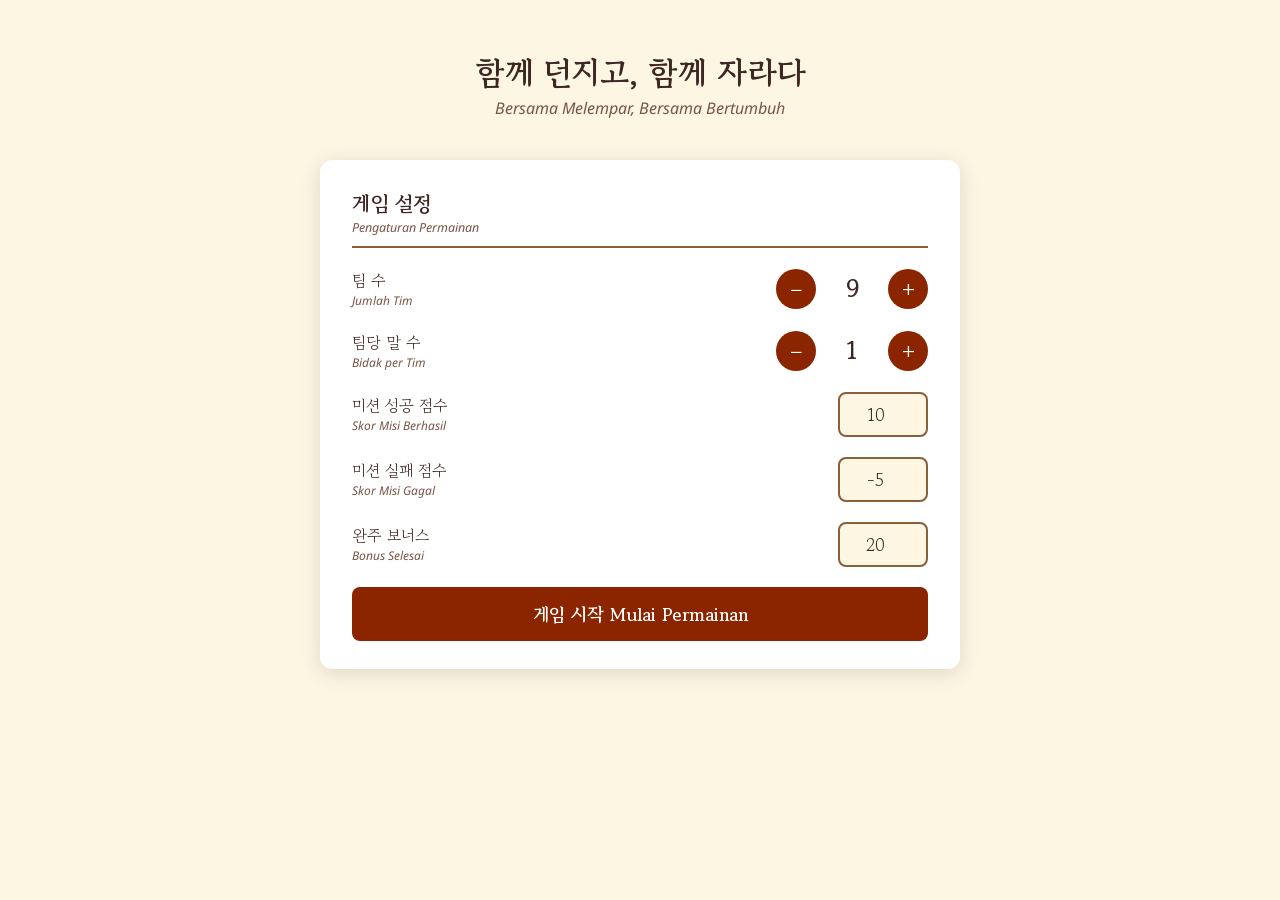
==== index.html @ a74f4cc5 "초기 배포: 2026 한국-인도네시아 윷놀이 웹게임" ====
<!DOCTYPE html>
<html lang="ko">
<head>
  <meta charset="UTF-8" />
  <meta name="viewport" content="width=device-width, initial-scale=1.0" />
  <title>함께 던지고, 함께 자라다 — Bersama Melempar, Bersama Bertumbuh</title>
  <link rel="preconnect" href="https://fonts.googleapis.com" />
  <link rel="preconnect" href="https://fonts.gstatic.com" crossorigin />
  <link href="https://fonts.googleapis.com/css2?family=Gowun+Batang:wght@400;700&family=Noto+Sans:ital,wght@0,400;0,600;1,400&display=swap" rel="stylesheet" />
  <link rel="stylesheet" href="style.css" />
</head>
<body>

  <!-- ===== 설정 화면 (Screen 1) ===== -->
  <div id="screen-setup" class="screen active">
    <div class="setup-container">
      <header class="game-header">
        <h1 class="title-ko">함께 던지고, 함께 자라다</h1>
        <p class="title-id">Bersama Melempar, Bersama Bertumbuh</p>
      </header>

      <div class="setup-card">
        <h2 class="section-title">
          게임 설정
          <span class="sub-id">Pengaturan Permainan</span>
        </h2>

        <!-- 팀 수 -->
        <div class="form-row">
          <label class="form-label">
            팀 수 <span class="lbl-id">Jumlah Tim</span>
          </label>
          <div class="input-group">
            <button class="btn-num" id="btn-teams-minus">−</button>
            <span id="teams-count" class="num-display">9</span>
            <button class="btn-num" id="btn-teams-plus">+</button>
          </div>
        </div>

        <!-- 말 수 -->
        <div class="form-row">
          <label class="form-label">
            팀당 말 수 <span class="lbl-id">Bidak per Tim</span>
          </label>
          <div class="input-group">
            <button class="btn-num" id="btn-pieces-minus">−</button>
            <span id="pieces-count" class="num-display">1</span>
            <button class="btn-num" id="btn-pieces-plus">+</button>
          </div>
        </div>

        <!-- 점수 설정 -->
        <div class="form-row">
          <label class="form-label">
            미션 성공 점수 <span class="lbl-id">Skor Misi Berhasil</span>
          </label>
          <input type="number" id="score-success" class="score-input" value="10" min="0" max="100" />
        </div>
        <div class="form-row">
          <label class="form-label">
            미션 실패 점수 <span class="lbl-id">Skor Misi Gagal</span>
          </label>
          <input type="number" id="score-fail" class="score-input" value="-5" min="-100" max="0" />
        </div>
        <div class="form-row">
          <label class="form-label">
            완주 보너스 <span class="lbl-id">Bonus Selesai</span>
          </label>
          <input type="number" id="score-bonus" class="score-input" value="20" min="0" max="100" />
        </div>

        <button id="btn-start" class="btn-primary btn-large">
          게임 시작
          <span class="btn-sub-id">Mulai Permainan</span>
        </button>
      </div>
    </div>
  </div>

  <!-- ===== 게임 화면 (Screen 2) ===== -->
  <div id="screen-game" class="screen">
    <!-- 헤더 -->
    <header class="game-topbar">
      <div class="topbar-title">
        <span class="title-ko-sm">함께 던지고, 함께 자라다</span>
        <span class="title-id-sm">Bersama Melempar, Bersama Bertumbuh</span>
      </div>
      <button id="btn-settings" class="btn-icon" title="설정 / Pengaturan">⚙</button>
    </header>

    <div class="game-layout">
      <!-- 보드 영역 -->
      <div class="board-area">
        <div id="board-container">
          <svg id="yut-board" viewBox="0 0 640 640" xmlns="http://www.w3.org/2000/svg">
            <!-- JS로 렌더링 -->
          </svg>
        </div>
      </div>

      <!-- 사이드바 -->
      <aside class="sidebar">
        <!-- 점수판 (현재 팀 점수 + 전체 보기 버튼) -->
        <div class="panel scoreboard-panel">
          <div class="scoreboard-header">
            <span class="scoreboard-title">점수판 <span class="lbl-id-inline">Papan Skor</span></span>
          </div>
          <button id="btn-show-scores" class="btn-score-popup">📊 전체 점수 보기 / Semua Skor</button>
          <div id="current-team-score" class="current-team-score"></div>
        </div>

        <!-- 현재 차례 -->
        <div class="panel turn-panel">
          <div class="turn-label">
            현재 차례 <span class="lbl-id">Giliran Sekarang</span>
          </div>
          <div id="current-team-display" class="current-team-name">—</div>
          <div id="phase-hint" class="phase-hint"></div>

          <!-- 던진 결과 대기 목록 -->
          <div class="pending-results-label">
            던진 결과 <span class="lbl-id">Hasil Lemparan</span>
          </div>
          <div id="pending-results" class="pending-results"></div>
        </div>

        <!-- 액션 버튼 -->
        <div class="panel action-panel">
          <button id="btn-throw" class="btn-primary btn-action">
            🎲 윷 던지기
            <span class="btn-sub-id">Lempar Yut</span>
          </button>
          <button id="btn-undo" class="btn-ghost btn-action" style="display:none">
            ← 이전으로
            <span class="btn-sub-id">Kembali</span>
          </button>
          <button id="btn-end-game" class="btn-ghost btn-action btn-end">
            수업 마치기
            <span class="btn-sub-id">Akhiri Pelajaran</span>
          </button>
        </div>
      </aside>
    </div>

    <!-- 윷 결과 입력 다이얼로그 -->
    <div id="throw-overlay" class="overlay hidden">
      <div class="overlay-card throw-card">
        <h2 class="throw-title">
          윷 결과 입력
          <span class="lbl-id">Input Hasil Yut</span>
        </h2>
        <p class="throw-subtitle">실제 윷을 던진 후 나온 결과를 선택하세요.<br><span class="lbl-id">Pilih hasil setelah melempar yut sungguhan.</span></p>
        <div class="yut-result-grid">
          <button class="btn-yut-result" data-move="-1" data-name="백도" data-name-id="Mundur Satu">
            <span class="yut-name">백도</span>
            <span class="yut-name-id">Mundur Satu</span>
            <span class="yut-move">−1칸</span>
          </button>
          <button class="btn-yut-result" data-move="1" data-name="도" data-name-id="Do">
            <span class="yut-name">도</span>
            <span class="yut-name-id">Do</span>
            <span class="yut-move">+1칸</span>
          </button>
          <button class="btn-yut-result" data-move="2" data-name="개" data-name-id="Gae">
            <span class="yut-name">개</span>
            <span class="yut-name-id">Gae</span>
            <span class="yut-move">+2칸</span>
          </button>
          <button class="btn-yut-result" data-move="3" data-name="걸" data-name-id="Geol">
            <span class="yut-name">걸</span>
            <span class="yut-name-id">Geol</span>
            <span class="yut-move">+3칸</span>
          </button>
          <button class="btn-yut-result extra" data-move="4" data-name="윷" data-name-id="Yut">
            <span class="yut-name">윷</span>
            <span class="yut-name-id">Yut</span>
            <span class="yut-move">+4칸</span>
            <span class="yut-extra">한 번 더!</span>
          </button>
          <button class="btn-yut-result extra" data-move="5" data-name="모" data-name-id="Mo">
            <span class="yut-name">모</span>
            <span class="yut-name-id">Mo</span>
            <span class="yut-move">+5칸</span>
            <span class="yut-extra">한 번 더!</span>
          </button>
        </div>
        <button id="btn-close-throw" class="btn-ghost" style="align-self:center; margin-top:4px;">
          취소 / Batal
        </button>
      </div>
    </div>

    <!-- 경로 선택 다이얼로그 -->
    <div id="path-dialog" class="overlay hidden">
      <div class="overlay-card path-card">
        <h2 class="path-title">
          경로를 선택하세요
          <span class="lbl-id">Pilih Jalur</span>
        </h2>
        <p id="path-corner-info" class="path-corner-info"></p>
        <div class="path-buttons">
          <button id="btn-path-diagonal" class="btn-path btn-diagonal">
            ↗ 대각선으로
            <span class="btn-sub-id">Jalur Diagonal</span>
          </button>
          <button id="btn-path-outer" class="btn-path btn-outer">
            → 외곽으로
            <span class="btn-sub-id">Jalur Luar</span>
          </button>
        </div>
      </div>
    </div>

    <!-- 업기 확인 다이얼로그 -->
    <div id="stack-dialog" class="overlay hidden">
      <div class="overlay-card">
        <h2>같은 팀 말이 있습니다 <span class="lbl-id">Ada bidak satu tim!</span></h2>
        <p class="dialog-desc">같은 칸에 도착했습니다. 업으시겠습니까?<br><span class="lbl-id">Apakah ingin menumpuk bidak?</span></p>
        <div class="dialog-buttons">
          <button id="btn-stack-yes" class="btn-primary">
            업기 <span class="btn-sub-id">Tumpuk</span>
          </button>
          <button id="btn-stack-no" class="btn-secondary">
            따로 이동 <span class="btn-sub-id">Pisah</span>
          </button>
        </div>
      </div>
    </div>
  </div>

  <!-- ===== 전체 점수 팝업 ===== -->
  <div id="scores-overlay" class="overlay hidden">
    <div class="overlay-card scores-card">
      <h2 class="scores-title">전체 점수 <span class="lbl-id">Semua Skor</span></h2>
      <div id="scores-full-list" class="scores-full-list"></div>
      <button id="btn-close-scores" class="btn-ghost" style="align-self:center; margin-top:8px;">
        닫기 / Tutup
      </button>
    </div>
  </div>

  <!-- ===== 미션 팝업 ===== -->
  <div id="mission-overlay" class="overlay hidden">
    <div class="overlay-card mission-card">
      <div id="mission-sel-tag" class="mission-sel-tag"></div>
      <h2 id="mission-title-ko" class="mission-title-ko"></h2>
      <p id="mission-title-id" class="mission-title-id"></p>
      <div class="mission-content-box">
        <p id="mission-content-ko" class="mission-content-ko"></p>
        <p id="mission-content-id" class="mission-content-id"></p>
      </div>
      <div class="mission-timer-wrap">
        <div id="mission-timer-bar" class="mission-timer-bar"></div>
        <span id="mission-timer-text" class="mission-timer-text">60</span>
      </div>
      <div class="mission-buttons">
        <button id="btn-mission-success" class="btn-success btn-mission">
          ✅ 미션 성공
          <span class="btn-sub-id">Berhasil</span>
        </button>
        <button id="btn-mission-fail" class="btn-fail btn-mission">
          ❌ 미션 실패
          <span class="btn-sub-id">Gagal</span>
        </button>
        <button id="btn-mission-skip" class="btn-skip btn-mission">
          건너뛰기
          <span class="btn-sub-id">Lewati</span>
        </button>
      </div>
    </div>
  </div>

  <!-- ===== 점수 변동 알림 ===== -->
  <div id="score-toast" class="score-toast hidden"></div>

  <!-- ===== 결과 화면 (Screen 3) ===== -->
  <div id="screen-result" class="screen">
    <div class="result-container">
      <header class="result-header">
        <h1 class="title-ko">게임 종료!</h1>
        <p class="title-id">Permainan Selesai!</p>
      </header>
      <div id="result-list" class="result-list"></div>
      <div class="result-message">
        <p class="result-msg-ko">완주한 팀도, 못 한 팀도 — 오늘 우리 모두가 함께 자랐습니다! 🌱</p>
        <p class="result-msg-id">Tim yang selesai maupun belum — hari ini kita semua bertumbuh bersama! 🌱</p>
      </div>
      <button id="btn-restart" class="btn-primary btn-large">
        다시 시작
        <span class="btn-sub-id">Mulai Lagi</span>
      </button>
    </div>
  </div>

  <script src="game.js"></script>
</body>
</html>
---- style.css ----
/* ===== 기본 리셋 & 변수 ===== */
*, *::before, *::after { box-sizing: border-box; margin: 0; padding: 0; }

:root {
  --bg:         #FDF6E3;
  --board-bg:   #F5E6C8;
  --board-line: #8B5E3C;
  --cell-border:#8B5E3C;
  --corner-bg:  #FFF3CD;
  --center-bg:  #FFD700;
  --start-bg:   #E8F5E9;
  --mission-bg: #FFE4E1;
  --lucky-bg:   #FFFDE7;
  --btn-main:   #8B2500;
  --btn-hover:  #A33000;
  --btn-success:#2E7D32;
  --btn-fail:   #C62828;
  --text:       #3E2723;
  --text-sub:   #6D4C41;
  --text-id:    #795548;
  --white:      #FFFFFF;
  --shadow:     rgba(62,39,35,0.15);
  --radius:     12px;
  --radius-sm:  8px;
}

html, body {
  height: 100%;
  background: var(--bg);
  color: var(--text);
  font-family: 'Gowun Batang', Georgia, serif;
  font-size: 16px;
  line-height: 1.5;
}

/* ===== 전역 숨김 ===== */
.hidden { display: none !important; }

/* ===== 화면 전환 ===== */
.screen { display: none; min-height: 100vh; }
.screen.active { display: flex; flex-direction: column; }

/* 게임 화면은 뷰포트에 꽉 차게 고정 */
#screen-game { min-height: 0; height: 100vh; overflow: hidden; }

/* ===== 공통 텍스트 ===== */
.title-ko    { font-size: 2rem; font-weight: 700; color: var(--text); }
.title-id    { font-size: 1rem; font-style: italic; color: var(--text-id); font-family: 'Noto Sans', sans-serif; }
.title-ko-sm { font-size: 1.1rem; font-weight: 700; color: var(--text); }
.title-id-sm { font-size: 0.75rem; font-style: italic; color: var(--text-id); font-family: 'Noto Sans', sans-serif; }
.lbl-id      { font-size: 0.75em; font-style: italic; color: var(--text-id); font-family: 'Noto Sans', sans-serif; display: block; }
.sub-id      { font-size: 0.6em; font-style: italic; color: var(--text-id); font-family: 'Noto Sans', sans-serif; display: block; font-weight: 400; }

/* ===== 버튼 공통 ===== */
button { cursor: pointer; border: none; border-radius: var(--radius-sm); font-family: 'Gowun Batang', serif; transition: background 0.15s, transform 0.1s; }
button:active { transform: scale(0.97); }

.btn-primary  { background: var(--btn-main); color: var(--white); padding: 10px 20px; font-size: 1rem; font-weight: 700; }
.btn-primary:hover { background: var(--btn-hover); }
.btn-secondary{ background: var(--white); color: var(--btn-main); border: 2px solid var(--btn-main); padding: 8px 18px; font-size: 1rem; }
.btn-secondary:hover { background: #FDF0E8; }
.btn-outline  { background: transparent; color: var(--text-sub); border: 2px solid var(--text-sub); padding: 8px 18px; font-size: 0.95rem; }
.btn-outline:hover { background: rgba(0,0,0,0.05); }
.btn-ghost    { background: transparent; color: var(--text-sub); padding: 8px 18px; font-size: 0.9rem; }
.btn-ghost:hover { background: rgba(0,0,0,0.06); }
.btn-large    { padding: 14px 28px; font-size: 1.15rem; min-height: 52px; }
.btn-success  { background: var(--btn-success); color: var(--white); }
.btn-success:hover { background: #1B5E20; }
.btn-fail     { background: var(--btn-fail); color: var(--white); }
.btn-fail:hover { background: #B71C1C; }
.btn-skip     { background: #757575; color: var(--white); }
.btn-skip:hover { background: #616161; }
button:disabled { opacity: 0.4; cursor: not-allowed; transform: none; }

/* ===== 숫자 증감 버튼 ===== */
.btn-num {
  width: 40px; height: 40px; background: var(--btn-main); color: var(--white);
  font-size: 1.4rem; border-radius: 50%; display: flex; align-items: center; justify-content: center;
}
.btn-num:hover { background: var(--btn-hover); }
.num-display {
  font-size: 1.5rem; font-weight: 700; min-width: 48px; text-align: center; color: var(--text);
}
.input-group { display: flex; align-items: center; gap: 12px; }

/* ===== 설정 화면 ===== */
.setup-container {
  max-width: 680px; margin: 0 auto; padding: 32px 20px 60px;
  display: flex; flex-direction: column; gap: 24px; width: 100%;
}
.game-header { text-align: center; padding: 16px 0; }
.setup-card {
  background: var(--white); border-radius: var(--radius); padding: 28px 32px;
  box-shadow: 0 4px 20px var(--shadow); display: flex; flex-direction: column; gap: 20px;
}
.section-title { font-size: 1.3rem; font-weight: 700; color: var(--text); border-bottom: 2px solid var(--board-line); padding-bottom: 8px; }
.section-subtitle { font-size: 1rem; font-weight: 700; color: var(--text-sub); }
.form-row {
  display: flex; align-items: center; justify-content: space-between; gap: 16px; flex-wrap: wrap;
}
.form-label { font-size: 1rem; color: var(--text); flex: 1; min-width: 160px; }
.score-input {
  width: 90px; padding: 8px 12px; border: 2px solid var(--board-line); border-radius: var(--radius-sm);
  font-size: 1.1rem; font-family: 'Gowun Batang', serif; color: var(--text); background: var(--bg);
  text-align: center;
}
.score-input:focus { outline: none; border-color: var(--btn-main); }

.teams-name-section { display: flex; flex-direction: column; gap: 12px; }
.teams-name-grid { display: grid; grid-template-columns: repeat(auto-fill, minmax(140px, 1fr)); gap: 10px; }
.team-name-input {
  padding: 8px 10px; border: 2px solid var(--board-line); border-radius: var(--radius-sm);
  font-family: 'Gowun Batang', serif; font-size: 0.95rem; color: var(--text); background: var(--bg);
  width: 100%;
}
.team-name-input:focus { outline: none; border-color: var(--btn-main); }

/* ===== 게임 화면 레이아웃 ===== */
#screen-game { flex-direction: column; }
.game-topbar {
  display: flex; align-items: center; justify-content: space-between;
  padding: 10px 20px; background: var(--board-line); color: var(--white);
  box-shadow: 0 2px 8px var(--shadow); flex-shrink: 0;
}
.topbar-title { display: flex; flex-direction: column; }
.topbar-title .title-id-sm { color: rgba(255,255,255,0.7); }
.btn-icon { background: transparent; color: var(--white); font-size: 1.4rem; padding: 6px 10px; border-radius: 6px; }
.btn-icon:hover { background: rgba(255,255,255,0.15); }

.game-layout {
  display: flex; flex: 1; overflow: hidden; min-height: 0;
}

/* 보드 영역 */
.board-area {
  flex: 1; display: flex; align-items: center; justify-content: center;
  padding: 16px; background: var(--bg); overflow: hidden;
}
#board-container {
  width: min(100%, calc(100vh - 120px));
  aspect-ratio: 1;
  background: var(--board-bg);
  border-radius: var(--radius);
  box-shadow: 0 4px 24px var(--shadow);
  overflow: hidden;
}
#yut-board { width: 100%; height: 100%; display: block; }

/* 사이드바 */
.sidebar {
  width: 300px; flex-shrink: 0; display: flex; flex-direction: column; gap: 12px;
  padding: 12px 14px; background: #FBF0D8; border-left: 2px solid var(--board-line);
  overflow: hidden;
}
/* 액션 패널은 항상 하단에 고정 */
.action-panel { flex-shrink: 0; }
.panel {
  background: var(--white); border-radius: var(--radius-sm); padding: 12px 14px;
  box-shadow: 0 2px 8px var(--shadow);
}
.panel-title { font-size: 0.95rem; font-weight: 700; color: var(--text); margin-bottom: 8px; border-bottom: 1px solid #EEE; padding-bottom: 6px; flex-shrink: 0; line-height: 1.6; }

/* 점수판 */
.scoreboard-panel { flex-shrink: 0; display: flex; flex-direction: column; }
.scoreboard-header {
  margin-bottom: 6px; border-bottom: 1px solid #EEE; padding-bottom: 6px;
  font-size: 0.95rem; font-weight: 700; color: var(--text); line-height: 1.6;
}
.scoreboard-header .lbl-id-inline { font-size: 0.75rem; font-weight: 400; color: var(--text-light); }
.btn-score-popup {
  width: 100%; font-size: 0.72rem; font-weight: 600; padding: 5px 8px; border-radius: 6px;
  background: #F5F5F5; color: var(--text); border: 1px solid #DDD; cursor: pointer;
  margin-bottom: 8px; text-align: center;
}
.btn-score-popup:hover { background: #EEE; }

/* 현재 팀 점수 (사이드바) */
.current-team-score {
  display: flex; align-items: center; gap: 10px; padding: 6px 4px;
}
.current-team-score .score-dot { width: 18px; height: 18px; border-radius: 50%; flex-shrink: 0; }
.current-team-score .score-name { font-size: 0.9rem; font-weight: 700; color: var(--text); flex: 1; }
.current-team-score .score-value { font-size: 1.1rem; font-weight: 800; color: var(--primary); }

/* 전체 점수 팝업 */
.scores-card { max-width: 420px; width: 90%; max-height: 80vh; overflow-y: auto; }
.scores-title { font-size: 1.1rem; font-weight: 700; color: var(--text); margin-bottom: 12px; }
.scores-title .lbl-id { font-size: 0.8rem; font-weight: 400; color: var(--text-light); margin-left: 6px; }
.scores-full-list { display: flex; flex-direction: column; gap: 6px; }
.score-item {
  display: flex; align-items: center; gap: 8px; padding: 8px 10px;
  border-radius: 8px; transition: background 0.2s;
}
.score-item.current-turn { background: #FFF3CD; border: 2px solid #FFB300; }
.score-dot { width: 16px; height: 16px; border-radius: 50%; flex-shrink: 0; }
.score-name { flex: 1; font-size: 0.9rem; font-weight: 700; color: var(--text); }
.score-value { font-size: 1rem; font-weight: 700; color: var(--btn-main); }
.score-pieces { font-size: 0.75rem; color: var(--text-sub); }

/* 현재 차례 패널 */
.turn-panel { display: flex; flex-direction: column; gap: 6px; }
.turn-label { font-size: 0.8rem; color: var(--text-sub); }
.current-team-name { font-size: 1.2rem; font-weight: 700; color: var(--text); }
.phase-hint {
  font-size: 0.75rem; padding: 4px 8px; border-radius: 6px;
  background: #E8F5E9; color: #2E7D32; font-weight: 600;
  display: none;
}
.phase-hint.visible { display: block; }
.phase-hint.throw { background: #E3F2FD; color: #1565C0; }
.phase-hint.move  { background: #E8F5E9; color: #2E7D32; }
.phase-hint.capture { background: #FFF3E0; color: #E65100; }
.pending-results-label { font-size: 0.8rem; color: var(--text-sub); margin-top: 4px; }
.pending-results { display: flex; flex-wrap: wrap; gap: 6px; min-height: 32px; }
.pending-chip {
  padding: 4px 10px; background: var(--corner-bg); border: 1.5px solid var(--board-line);
  border-radius: 20px; font-size: 0.85rem; font-weight: 700; color: var(--text);
  cursor: pointer; transition: background 0.15s;
}
.pending-chip:hover { background: #FFD54F; }
.pending-chip.selected { background: var(--btn-main); color: var(--white); }

/* 액션 버튼 */
.action-panel { display: flex; flex-direction: column; gap: 8px; }
.btn-action { width: 100%; min-height: 48px; font-size: 0.95rem; border-radius: var(--radius-sm); text-align: center; }
.btn-end { margin-top: 4px; font-size: 0.85rem; }

/* ===== 오버레이 공통 ===== */
.overlay {
  position: fixed; inset: 0; background: rgba(62,39,35,0.55);
  display: flex; align-items: center; justify-content: center;
  z-index: 100; padding: 20px;
  animation: fadeIn 0.25s ease;
}
.overlay.hidden { display: none; }  /* .hidden 전역 규칙으로도 처리됨 */
@keyframes fadeIn { from { opacity: 0; } to { opacity: 1; } }

.overlay-card {
  background: var(--white); border-radius: var(--radius);
  padding: 28px 32px; max-width: 480px; width: 100%;
  box-shadow: 0 8px 40px rgba(62,39,35,0.3);
  animation: scaleUp 0.25s ease;
  display: flex; flex-direction: column; gap: 16px;
}
@keyframes scaleUp { from { transform: scale(0.9); opacity: 0; } to { transform: scale(1); opacity: 1; } }

/* 윷 결과 입력 다이얼로그 */
.throw-title { font-size: 1.3rem; font-weight: 700; text-align: center; }
.throw-subtitle { text-align: center; font-size: 0.9rem; color: var(--text-sub); line-height: 1.6; }

.yut-result-grid {
  display: grid;
  grid-template-columns: repeat(3, 1fr);
  gap: 10px;
}

.btn-yut-result {
  display: flex; flex-direction: column; align-items: center; gap: 2px;
  padding: 12px 8px; border-radius: var(--radius-sm);
  background: var(--white); border: 2.5px solid var(--board-line);
  cursor: pointer; transition: all 0.15s; font-family: 'Gowun Batang', serif;
  position: relative;
}
.btn-yut-result:hover { background: var(--corner-bg); border-color: var(--btn-main); transform: scale(1.04); }
.btn-yut-result:active { transform: scale(0.97); }
.btn-yut-result.extra { border-color: #2E7D32; background: #F1F8E9; }
.btn-yut-result.extra:hover { background: #DCEDC8; }

.yut-name    { font-size: 1.5rem; font-weight: 700; color: var(--text); }
.yut-name-id { font-size: 0.72rem; font-style: italic; color: var(--text-id); font-family: 'Noto Sans', sans-serif; }
.yut-move    { font-size: 0.88rem; font-weight: 700; color: var(--btn-main); margin-top: 2px; }
.yut-extra   { font-size: 0.72rem; font-weight: 700; color: var(--btn-success);
               background: #E8F5E9; border-radius: 10px; padding: 1px 6px; margin-top: 2px; }

/* 경로 선택 */
.path-title { font-size: 1.2rem; font-weight: 700; text-align: center; }
.path-corner-info { text-align: center; color: var(--text-sub); font-size: 0.9rem; }
.path-buttons { display: flex; gap: 12px; justify-content: center; }
.btn-path {
  flex: 1; padding: 14px 12px; font-size: 1rem; font-weight: 700;
  border-radius: var(--radius-sm); border: 2px solid transparent; cursor: pointer;
  transition: all 0.15s; font-family: 'Gowun Batang', serif;
}
.btn-diagonal { background: var(--corner-bg); border-color: #FFB300; color: var(--text); }
.btn-diagonal:hover { background: #FFD54F; }
.btn-outer { background: var(--start-bg); border-color: #4CAF50; color: var(--text); }
.btn-outer:hover { background: #C8E6C9; }

/* 업기 다이얼로그 */
.dialog-desc { color: var(--text-sub); font-size: 0.95rem; line-height: 1.6; }
.dialog-buttons { display: flex; gap: 12px; justify-content: center; }

/* ===== 미션 팝업 ===== */
.mission-card { max-width: 560px; }
.mission-sel-tag {
  align-self: flex-start; padding: 4px 12px; border-radius: 20px;
  font-size: 0.8rem; font-weight: 700; font-family: 'Noto Sans', sans-serif;
  background: var(--corner-bg); color: var(--text);
}
.mission-title-ko { font-size: 1.3rem; font-weight: 700; color: var(--text); }
.mission-title-id { font-size: 0.95rem; font-style: italic; color: var(--text-id); font-family: 'Noto Sans', sans-serif; }
.mission-content-box {
  background: var(--bg); border-radius: var(--radius-sm); padding: 14px 16px;
  display: flex; flex-direction: column; gap: 8px;
}
.mission-content-ko { font-size: 1rem; color: var(--text); line-height: 1.6; }
.mission-content-id { font-size: 0.875rem; font-style: italic; color: var(--text-id); font-family: 'Noto Sans', sans-serif; line-height: 1.6; }

/* 타이머 */
.mission-timer-wrap {
  display: flex; align-items: center; gap: 12px;
  background: #EEE; border-radius: 8px; padding: 4px; overflow: hidden;
}
.mission-timer-bar {
  height: 24px; background: var(--btn-success); border-radius: 6px;
  width: 100%; transition: width 1s linear, background 0.5s;
}
.mission-timer-text {
  font-size: 1rem; font-weight: 700; color: var(--text); min-width: 28px; text-align: right;
  padding-right: 6px;
}
.mission-timer-bar.warning { background: #FF8F00; }
.mission-timer-bar.danger  { background: var(--btn-fail); }

/* 미션 버튼 */
.mission-buttons { display: flex; gap: 10px; flex-wrap: wrap; }
.btn-mission {
  flex: 1; min-width: 100px; padding: 12px 10px; font-size: 0.95rem; font-weight: 700;
  border-radius: var(--radius-sm); font-family: 'Gowun Batang', serif; cursor: pointer;
  border: none; transition: background 0.15s;
}

/* ===== 잡기 이벤트 애니메이션 ===== */
.piece-captured {
  animation: capturePop 0.5s ease forwards;
}
@keyframes capturePop {
  0%   { transform: scale(1); opacity: 1; }
  40%  { transform: scale(1.6); opacity: 0.8; }
  100% { transform: scale(0); opacity: 0; }
}

/* ===== 점수 토스트 ===== */
.score-toast {
  position: fixed; top: 70px; left: 50%; transform: translateX(-50%);
  padding: 10px 24px; border-radius: 24px; font-size: 1.3rem; font-weight: 700;
  color: var(--white); z-index: 200; pointer-events: none;
  animation: toastPop 0.4s ease;
}
.score-toast.positive { background: var(--btn-success); }
.score-toast.negative { background: var(--btn-fail); }
.score-toast.hidden { display: none; }
@keyframes toastPop {
  0%   { opacity: 0; transform: translateX(-50%) translateY(-10px) scale(0.85); }
  60%  { opacity: 1; transform: translateX(-50%) translateY(0) scale(1.05); }
  100% { opacity: 1; transform: translateX(-50%) translateY(0) scale(1); }
}

/* ===== 결과 화면 ===== */
#screen-result { align-items: center; justify-content: center; }
.result-container {
  max-width: 560px; width: 100%; padding: 32px 20px;
  display: flex; flex-direction: column; gap: 24px; align-items: center;
}
.result-header { text-align: center; }
.result-list {
  width: 100%; background: var(--white); border-radius: var(--radius);
  box-shadow: 0 4px 20px var(--shadow); overflow: hidden;
}
.result-item {
  display: flex; align-items: center; gap: 12px; padding: 14px 20px;
  border-bottom: 1px solid #EEE;
}
.result-item:last-child { border-bottom: none; }
.result-rank { font-size: 1.5rem; font-weight: 700; width: 36px; color: var(--text-sub); }
.result-rank.gold   { color: #FFB300; }
.result-rank.silver { color: #90A4AE; }
.result-rank.bronze { color: #A1887F; }
.result-dot { width: 20px; height: 20px; border-radius: 50%; flex-shrink: 0; }
.result-name { flex: 1; font-size: 1.05rem; font-weight: 700; color: var(--text); }
.result-score { font-size: 1.2rem; font-weight: 700; color: var(--btn-main); }
.result-finished { font-size: 0.8rem; color: var(--btn-success); font-weight: 700; }

.result-message { text-align: center; padding: 12px 20px; }
.result-msg-ko { font-size: 1.05rem; color: var(--text); }
.result-msg-id { font-size: 0.9rem; font-style: italic; color: var(--text-id); font-family: 'Noto Sans', sans-serif; }

/* ===== SVG 보드 스타일 ===== */
.board-outer-line { fill: none; stroke: var(--board-line); stroke-width: 3; }
.board-diag-line  { fill: none; stroke: var(--board-line); stroke-width: 2.5; stroke-dasharray: 8,4; }
.cell-circle      { stroke: var(--cell-border); stroke-width: 2; cursor: pointer; transition: filter 0.15s; }
.cell-circle:hover { filter: brightness(0.9); }
.cell-label       { font-family: 'Gowun Batang', serif; font-size: 11px; fill: var(--text-sub); pointer-events: none; }
.cell-icon        { font-size: 14px; pointer-events: none; }
.piece-circle     { stroke: var(--white); stroke-width: 2.5; cursor: pointer; transition: r 0.2s; }

@keyframes piece-active {
  0%, 100% { stroke: #FFFFFF; stroke-width: 2.5; }
  50%       { stroke: #FFD700; stroke-width: 5; }
}
.piece-active { animation: piece-active 0.9s ease-in-out infinite; }
.piece-label      { fill: var(--white); font-weight: 700; font-size: 10px; pointer-events: none; text-anchor: middle; dominant-baseline: central; }

/* ===== 반응형 ===== */
@media (max-width: 900px) {
  .sidebar { width: 240px; }
}
@media (max-width: 680px) {
  .game-layout { flex-direction: column; }
  .sidebar { width: 100%; max-height: 280px; flex-direction: row; flex-wrap: wrap; overflow-x: auto; border-left: none; border-top: 2px solid var(--board-line); }
  .panel { min-width: 200px; }
}
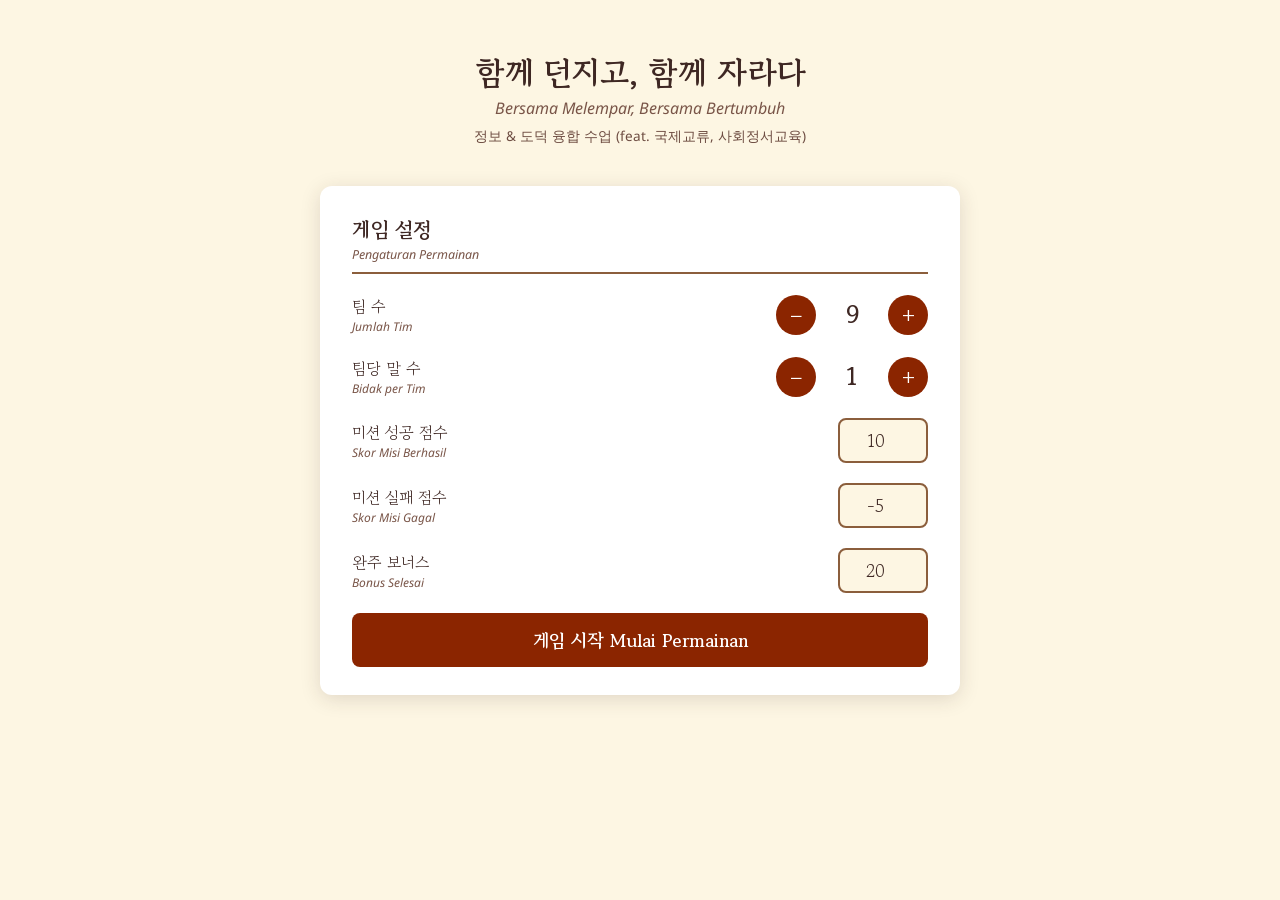
==== commit 56f366eb: "설정 화면 헤더에 수업 유형 문구 추가 Co-Authored-By: Claude Sonnet 4.6 <noreply@anthropic.com>" ====
--- a/index.html
+++ b/index.html
@@ -17,6 +17,7 @@
       <header class="game-header">
         <h1 class="title-ko">함께 던지고, 함께 자라다</h1>
         <p class="title-id">Bersama Melempar, Bersama Bertumbuh</p>
+        <p class="title-subtitle">정보 &amp; 도덕 융합 수업 (feat. 국제교류, 사회정서교육)</p>
       </header>
 
       <div class="setup-card">
--- a/style.css
+++ b/style.css
@@ -48,6 +48,7 @@
 .title-id    { font-size: 1rem; font-style: italic; color: var(--text-id); font-family: 'Noto Sans', sans-serif; }
 .title-ko-sm { font-size: 1.1rem; font-weight: 700; color: var(--text); }
 .title-id-sm { font-size: 0.75rem; font-style: italic; color: var(--text-id); font-family: 'Noto Sans', sans-serif; }
+.title-subtitle { font-size: 0.85rem; color: var(--text-sub); font-family: 'Noto Sans', sans-serif; margin-top: 6px; }
 .lbl-id      { font-size: 0.75em; font-style: italic; color: var(--text-id); font-family: 'Noto Sans', sans-serif; display: block; }
 .sub-id      { font-size: 0.6em; font-style: italic; color: var(--text-id); font-family: 'Noto Sans', sans-serif; display: block; font-weight: 400; }
 
@@ -405,8 +406,111 @@
 @media (max-width: 900px) {
   .sidebar { width: 240px; }
 }
-@media (max-width: 680px) {
-  .game-layout { flex-direction: column; }
-  .sidebar { width: 100%; max-height: 280px; flex-direction: row; flex-wrap: wrap; overflow-x: auto; border-left: none; border-top: 2px solid var(--board-line); }
-  .panel { min-width: 200px; }
-}
+
+/* ── 태블릿 (601–900px) ── */
+@media (max-width: 760px) {
+  .sidebar { width: 200px; padding: 10px; gap: 8px; }
+  .btn-action { min-height: 42px; font-size: 0.88rem; }
+  .current-team-name { font-size: 1rem; }
+}
+
+/* ── 모바일 (≤600px): 세로 스크롤 레이아웃 ── */
+@media (max-width: 600px) {
+  /* 게임 화면: 고정 높이 해제 → 스크롤 가능 */
+  #screen-game {
+    height: auto;
+    min-height: 100vh;
+    overflow-y: auto;
+    overflow-x: hidden;
+  }
+
+  /* 상단 바 */
+  .game-topbar { padding: 8px 12px; gap: 8px; }
+  .topbar-title { gap: 1px; }
+  .title-ko-sm { font-size: 0.85rem; }
+  .title-id-sm { font-size: 0.6rem; }
+  .btn-icon { font-size: 1.2rem; padding: 4px 8px; }
+
+  /* 보드 + 사이드바 세로 배치 */
+  .game-layout {
+    flex-direction: column;
+    overflow: visible;
+    flex: unset;
+  }
+
+  /* 보드 영역 */
+  .board-area {
+    padding: 8px;
+    overflow: visible;
+    flex: unset;
+  }
+  #board-container {
+    width: 100%;
+    max-width: 100%;
+    /* 100vh 기반 계산 제거 → 정사각형으로 자동 */
+  }
+
+  /* 사이드바: 전체 너비, 자연스럽게 확장 */
+  .sidebar {
+    width: 100%;
+    height: auto;
+    overflow: visible;
+    flex-direction: column;
+    flex-shrink: 0;
+    border-left: none;
+    border-top: 2px solid var(--board-line);
+    padding: 10px 12px 16px;
+    gap: 8px;
+  }
+  .panel { min-width: unset; }
+
+  /* 점수판 */
+  .scoreboard-header { font-size: 0.85rem; }
+  .btn-score-popup { font-size: 0.68rem; }
+
+  /* 현재 차례 패널 */
+  .turn-label { font-size: 0.75rem; }
+  .current-team-name { font-size: 1rem; }
+  .pending-results-label { font-size: 0.75rem; }
+  .phase-hint { font-size: 0.7rem; }
+
+  /* 액션 버튼 */
+  .btn-action { min-height: 44px; font-size: 0.9rem; }
+
+  /* 오버레이: 작은 화면에서 스크롤 허용 */
+  .overlay { padding: 12px; align-items: flex-start; padding-top: 32px; overflow-y: auto; }
+  .overlay-card { padding: 20px 16px; max-height: calc(100vh - 48px); overflow-y: auto; }
+
+  /* 윷 결과 그리드: 2×3 → 2열 */
+  .yut-result-grid { grid-template-columns: repeat(2, 1fr); gap: 8px; }
+  .btn-yut-result { padding: 10px 6px; }
+  .yut-name { font-size: 1.3rem; }
+  .yut-move { font-size: 0.8rem; }
+
+  /* 미션 카드 */
+  .mission-card { max-width: 100%; }
+  .mission-title-ko { font-size: 1.1rem; }
+  .mission-content-ko { font-size: 0.95rem; }
+  .btn-mission { padding: 10px 6px; font-size: 0.88rem; min-width: 80px; }
+
+  /* 경로 선택 버튼: 세로 배치 */
+  .path-buttons { flex-direction: column; }
+  .btn-path { padding: 12px 10px; }
+
+  /* 전체 점수 팝업 */
+  .scores-card { max-width: 100%; padding: 20px 16px; }
+
+  /* 설정 화면 */
+  .setup-container { padding: 16px 12px 40px; gap: 16px; }
+  .setup-card { padding: 20px 14px; gap: 16px; }
+  .title-ko { font-size: 1.5rem; }
+  .section-title { font-size: 1.1rem; }
+  .form-label { font-size: 0.9rem; min-width: 130px; }
+  .score-input { width: 78px; }
+
+  /* 결과 화면 */
+  .result-container { padding: 24px 12px; }
+  .result-rank { font-size: 1.2rem; }
+  .result-name { font-size: 0.95rem; }
+  .result-score { font-size: 1.05rem; }
+}
